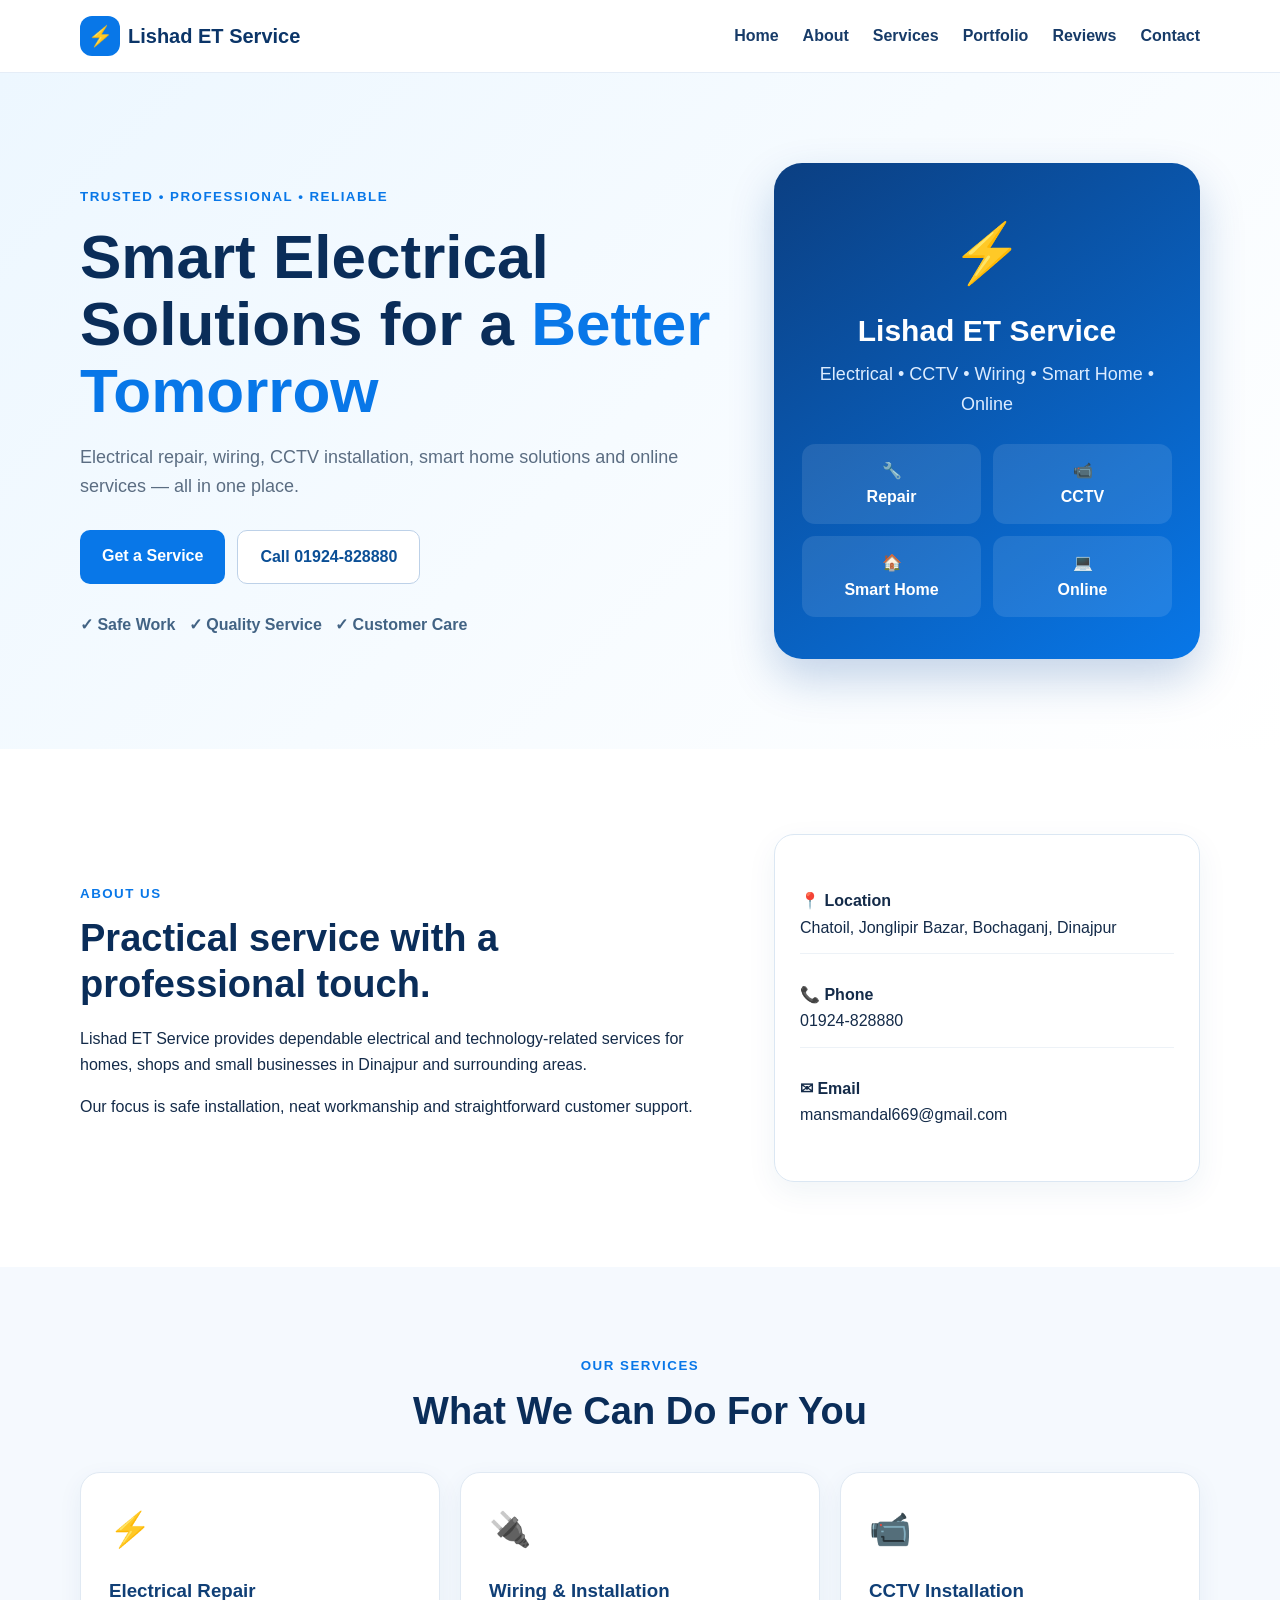
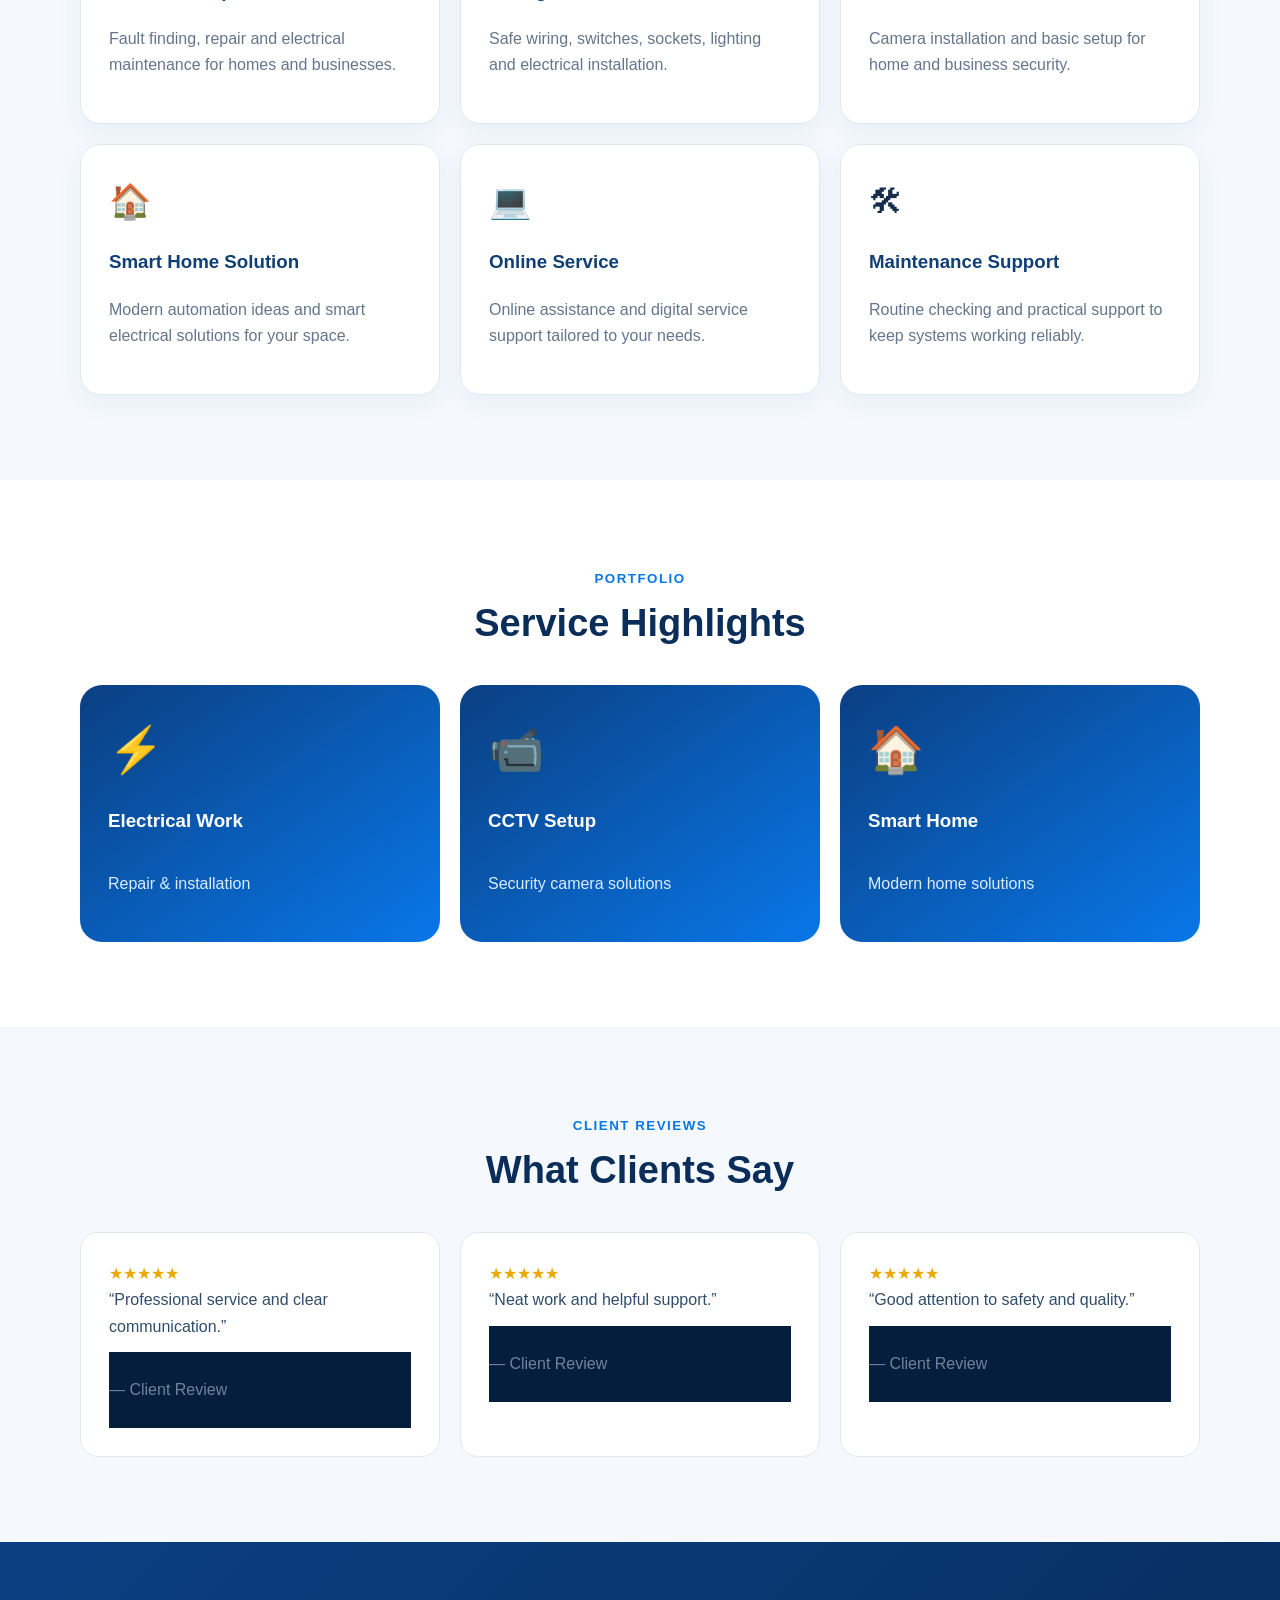
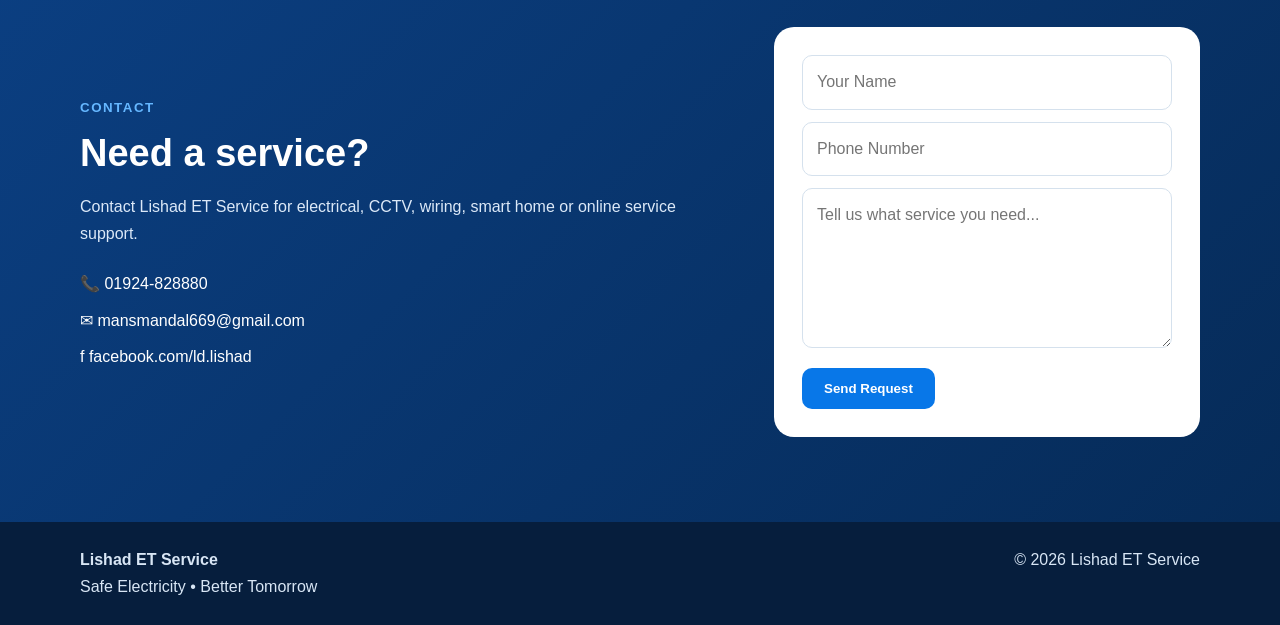
==== index.html @ c13fe0aa "Add files via upload" ====
<!doctype html>
<html lang="en">
<head>
<meta charset="utf-8">
<meta name="viewport" content="width=device-width,initial-scale=1">
<meta name="description" content="Lishad ET Service - Electrical, CCTV, Wiring, Smart Home and Online Services.">
<title>Lishad ET Service</title>
<link rel="stylesheet" href="style.css">
</head>
<body>
<header><div class="wrap nav">
<a class="brand" href="#home"><span class="logo">⚡</span>Lishad <b>ET</b> Service</a>
<button class="menu">☰</button>
<nav><a href="#home">Home</a><a href="#about">About</a><a href="#services">Services</a><a href="#portfolio">Portfolio</a><a href="#reviews">Reviews</a><a href="#contact">Contact</a></nav>
</div></header>

<section id="home" class="hero"><div class="wrap hero-grid">
<div><small>TRUSTED • PROFESSIONAL • RELIABLE</small>
<h1>Smart Electrical Solutions for a <em>Better Tomorrow</em></h1>
<p>Electrical repair, wiring, CCTV installation, smart home solutions and online services — all in one place.</p>
<div class="buttons"><a class="btn" href="#contact">Get a Service</a><a class="btn outline" href="tel:+8801924828880">Call 01924-828880</a></div>
<div class="points">✓ Safe Work &nbsp; ✓ Quality Service &nbsp; ✓ Customer Care</div></div>
<div class="hero-card"><div class="big">⚡</div><h2>Lishad ET Service</h2><p>Electrical • CCTV • Wiring • Smart Home • Online</p><div class="mini"><span>🔧<b>Repair</b></span><span>📹<b>CCTV</b></span><span>🏠<b>Smart Home</b></span><span>💻<b>Online</b></span></div></div>
</div></section>

<section id="about" class="section"><div class="wrap two">
<div><small>ABOUT US</small><h2>Practical service with a professional touch.</h2><p>Lishad ET Service provides dependable electrical and technology-related services for homes, shops and small businesses in Dinajpur and surrounding areas.</p><p>Our focus is safe installation, neat workmanship and straightforward customer support.</p></div>
<div class="info"><p><b>📍 Location</b><br>Chatoil, Jonglipir Bazar, Bochaganj, Dinajpur</p><p><b>📞 Phone</b><br>01924-828880</p><p><b>✉ Email</b><br>mansmandal669@gmail.com</p></div>
</div></section>

<section id="services" class="section light"><div class="wrap"><div class="center"><small>OUR SERVICES</small><h2>What We Can Do For You</h2></div><div class="cards">
<article><i>⚡</i><h3>Electrical Repair</h3><p>Fault finding, repair and electrical maintenance for homes and businesses.</p></article>
<article><i>🔌</i><h3>Wiring & Installation</h3><p>Safe wiring, switches, sockets, lighting and electrical installation.</p></article>
<article><i>📹</i><h3>CCTV Installation</h3><p>Camera installation and basic setup for home and business security.</p></article>
<article><i>🏠</i><h3>Smart Home Solution</h3><p>Modern automation ideas and smart electrical solutions for your space.</p></article>
<article><i>💻</i><h3>Online Service</h3><p>Online assistance and digital service support tailored to your needs.</p></article>
<article><i>🛠</i><h3>Maintenance Support</h3><p>Routine checking and practical support to keep systems working reliably.</p></article>
</div></div></section>

<section id="portfolio" class="section"><div class="wrap"><div class="center"><small>PORTFOLIO</small><h2>Service Highlights</h2></div><div class="portfolio">
<div><span>⚡</span><h3>Electrical Work</h3><p>Repair & installation</p></div><div><span>📹</span><h3>CCTV Setup</h3><p>Security camera solutions</p></div><div><span>🏠</span><h3>Smart Home</h3><p>Modern home solutions</p></div>
</div></div></section>

<section id="reviews" class="section light"><div class="wrap"><div class="center"><small>CLIENT REVIEWS</small><h2>What Clients Say</h2></div><div class="reviews">
<blockquote>★★★★★<br><q>Professional service and clear communication.</q><footer>— Client Review</footer></blockquote>
<blockquote>★★★★★<br><q>Neat work and helpful support.</q><footer>— Client Review</footer></blockquote>
<blockquote>★★★★★<br><q>Good attention to safety and quality.</q><footer>— Client Review</footer></blockquote>
</div></div></section>

<section id="contact" class="contact"><div class="wrap two"><div><small>CONTACT</small><h2>Need a service?</h2><p>Contact Lishad ET Service for electrical, CCTV, wiring, smart home or online service support.</p><div class="links"><a href="tel:+8801924828880">📞 01924-828880</a><a href="mailto:mansmandal669@gmail.com">✉ mansmandal669@gmail.com</a><a href="https://facebook.com/ld.lishad" target="_blank">f facebook.com/ld.lishad</a></div></div>
<form action="mailto:mansmandal669@gmail.com" method="post" enctype="text/plain"><input name="name" placeholder="Your Name" required><input name="phone" placeholder="Phone Number" required><textarea name="message" rows="5" placeholder="Tell us what service you need..." required></textarea><button class="btn" type="submit">Send Request</button></form>
</div></section>

<footer><div class="wrap foot"><div><b>Lishad ET Service</b><br>Safe Electricity • Better Tomorrow</div><div>© <span id="year"></span> Lishad ET Service</div></div></footer>
<script>document.getElementById("year").textContent=new Date().getFullYear();document.querySelector(".menu").onclick=()=>document.querySelector("nav").classList.toggle("open");</script>
</body></html>
---- style.css ----
*{box-sizing:border-box}html{scroll-behavior:smooth}body{margin:0;font-family:Arial,Helvetica,sans-serif;color:#142b49;line-height:1.65}a{text-decoration:none}.wrap{width:min(1120px,92%);margin:auto}header{position:sticky;top:0;z-index:9;background:#fff;border-bottom:1px solid #e5edf7}.nav{min-height:72px;display:flex;align-items:center;justify-content:space-between}.brand{font-size:20px;font-weight:800;color:#0b3568}.logo{display:inline-grid;place-items:center;width:40px;height:40px;margin-right:8px;border-radius:12px;background:#0877e8;color:#fff}.nav nav{display:flex;gap:24px}.nav nav a{color:#173b68;font-weight:700}.menu{display:none;border:0;background:none;font-size:28px;color:#0b3568}.hero{padding:90px 0;background:linear-gradient(135deg,#edf7ff,#fff)}.hero-grid,.two{display:grid;grid-template-columns:1.2fr .8fr;gap:55px;align-items:center}.hero small,.section small,.contact small{color:#0877e8;font-weight:800;letter-spacing:1.5px}.hero h1{font-size:clamp(40px,5vw,62px);line-height:1.08;margin:14px 0;color:#0a2d59}.hero h1 em{color:#0877e8;font-style:normal}.hero p{font-size:18px;color:#5b6d82;max-width:680px}.buttons{display:flex;gap:12px;margin:28px 0}.btn{display:inline-block;border:0;border-radius:10px;padding:13px 22px;background:#0877e8;color:#fff;font-weight:800;cursor:pointer}.btn.outline{background:#fff;color:#0b4f96;border:1px solid #bdd1e8}.points{font-weight:700;color:#426384}.hero-card{padding:42px 28px;border-radius:28px;text-align:center;color:#fff;background:linear-gradient(145deg,#0b3f82,#0877e8);box-shadow:0 20px 45px #0b4b9b3b}.big{font-size:58px}.hero-card h2{font-size:30px;margin:5px}.hero-card p{color:#dcecff;margin:5px auto 24px}.mini{display:grid;grid-template-columns:1fr 1fr;gap:12px}.mini span{padding:14px;border-radius:13px;background:#ffffff1a;display:grid}.section{padding:85px 0}.light{background:#f5f9fe}.section h2,.contact h2{font-size:38px;line-height:1.2;margin:10px 0 18px;color:#0a2d59}.info{padding:25px;border:1px solid #dbe7f3;border-radius:20px;box-shadow:0 10px 30px #174f8510}.info p{padding:12px 0;border-bottom:1px solid #edf2f7}.info p:last-child{border:0}.center{text-align:center;margin-bottom:38px}.cards{display:grid;grid-template-columns:repeat(3,1fr);gap:20px}.cards article{padding:28px;background:#fff;border:1px solid #e0e9f3;border-radius:20px;box-shadow:0 8px 24px #174f8510}.cards i{font-style:normal;font-size:34px}.cards h3{color:#103f76}.cards p,.portfolio p{color:#64768b}.portfolio,.reviews{display:grid;grid-template-columns:repeat(3,1fr);gap:20px}.portfolio>div{min-height:210px;padding:28px;border-radius:22px;background:linear-gradient(145deg,#0b3f82,#0877e8);color:#fff;display:flex;flex-direction:column;justify-content:end}.portfolio span{font-size:45px;margin-bottom:auto}.portfolio p{color:#dcecff}.reviews blockquote{margin:0;padding:28px;border-radius:18px;background:#fff;border:1px solid #e0e9f3;color:#e9a900}.reviews q{color:#304d6b}.reviews footer{color:#738399;margin-top:12px}.contact{padding:85px 0;background:linear-gradient(135deg,#0b3f82,#062b58);color:#fff}.contact h2{color:#fff}.contact small{color:#65b7ff}.contact p{color:#dce9f8}.links{display:grid;gap:10px;margin-top:24px}.links a{color:#fff}form{background:#fff;padding:28px;border-radius:20px}input,textarea{width:100%;padding:13px 14px;margin-bottom:12px;border:1px solid #d5e1ed;border-radius:10px;font:inherit}footer{background:#061e3d;color:#d8e6f5;padding:25px 0}.foot{display:flex;justify-content:space-between;gap:20px}@media(max-width:800px){.nav nav{display:none;position:absolute;top:72px;left:0;right:0;background:#fff;padding:18px 5%;flex-direction:column}.nav nav.open{display:flex}.menu{display:block}.hero-grid,.two{grid-template-columns:1fr}.cards,.portfolio,.reviews{grid-template-columns:1fr 1fr}.hero{padding:65px 0}}@media(max-width:520px){.cards,.portfolio,.reviews{grid-template-columns:1fr}.hero h1{font-size:40px}.buttons{flex-direction:column}.foot{flex-direction:column}}
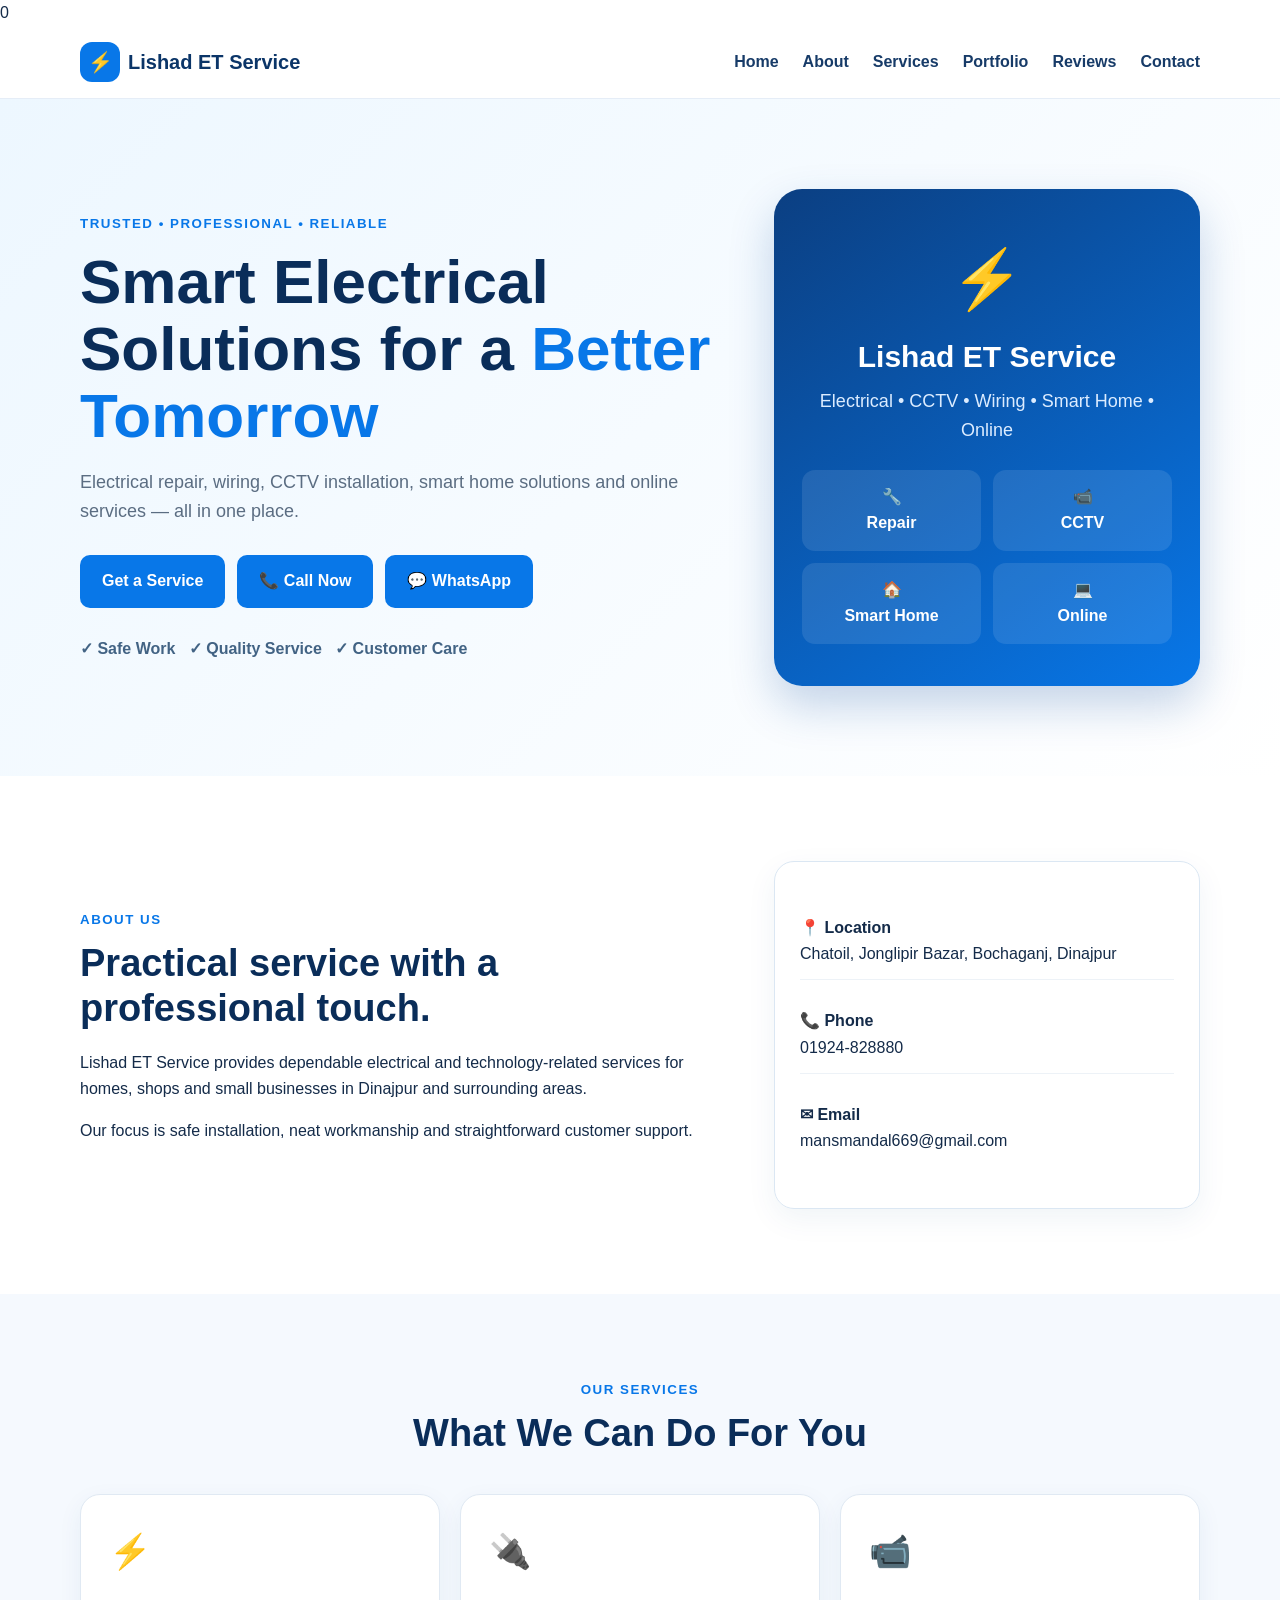
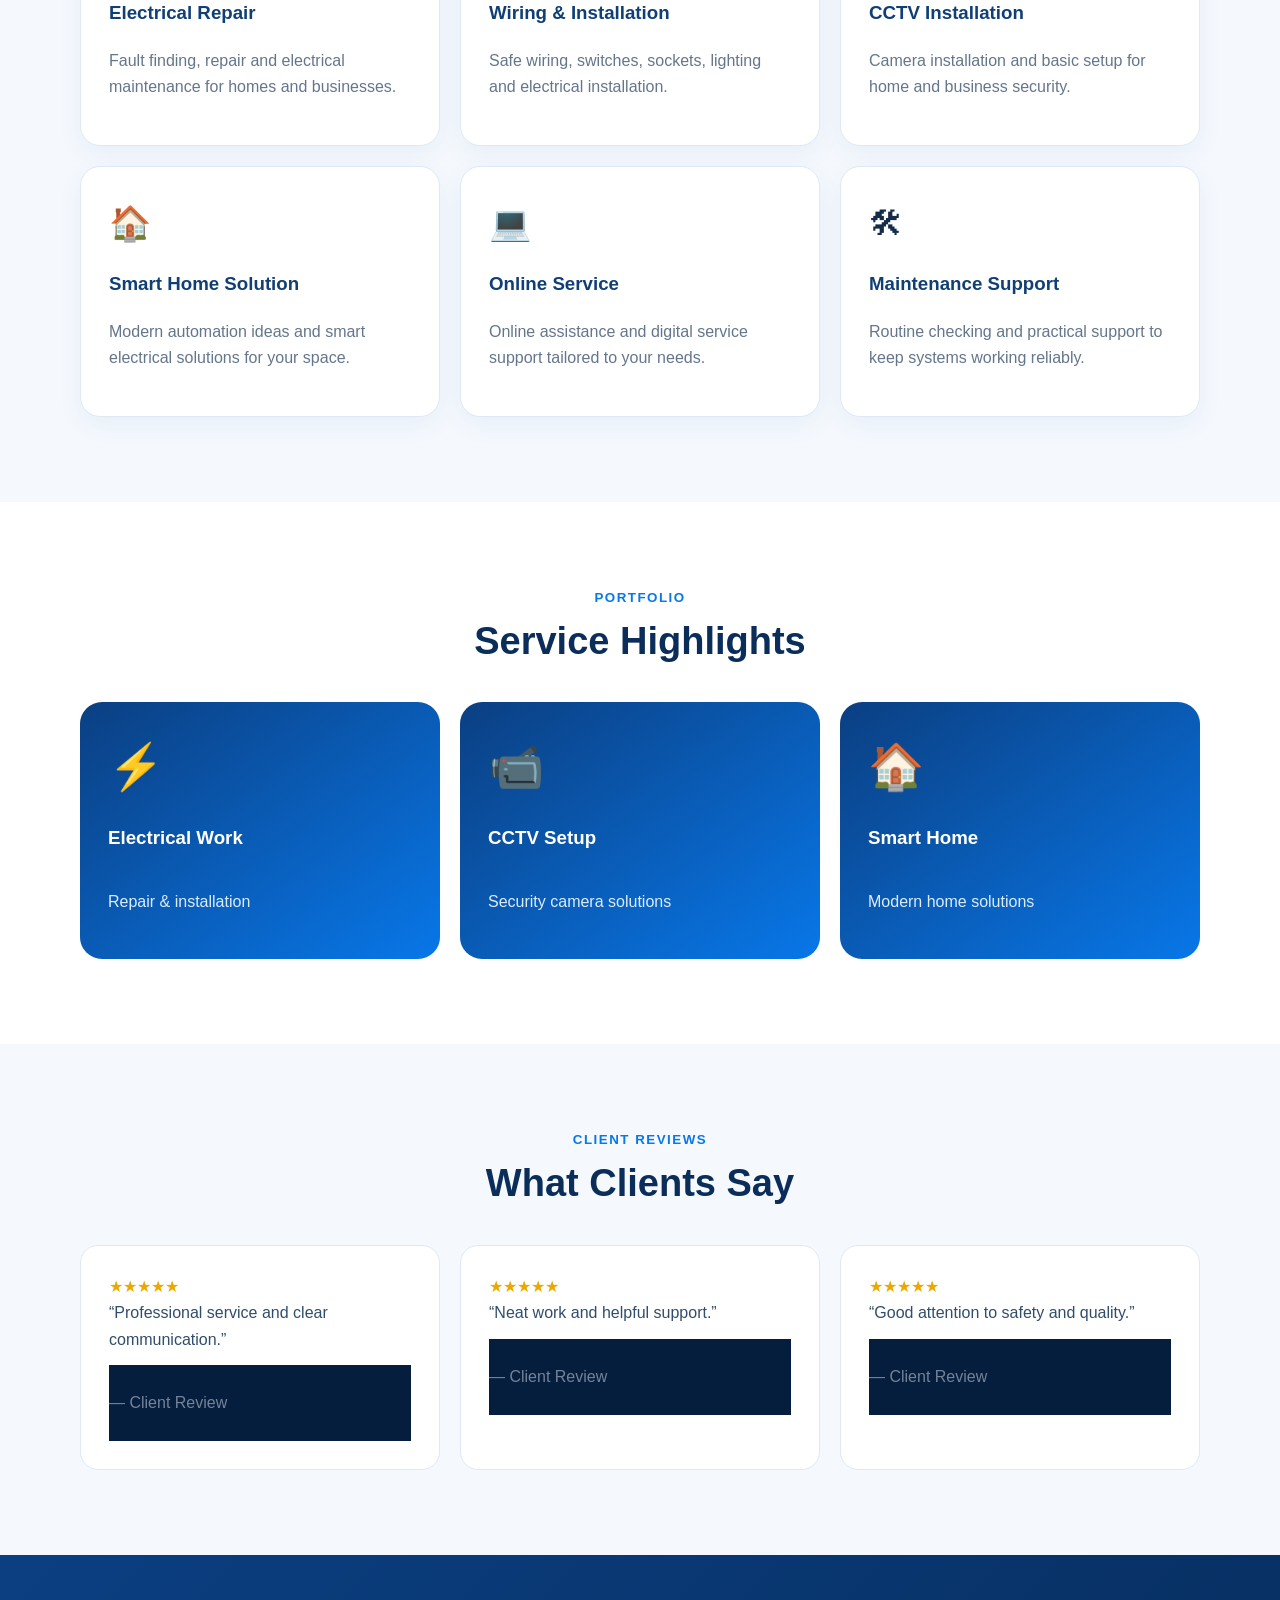
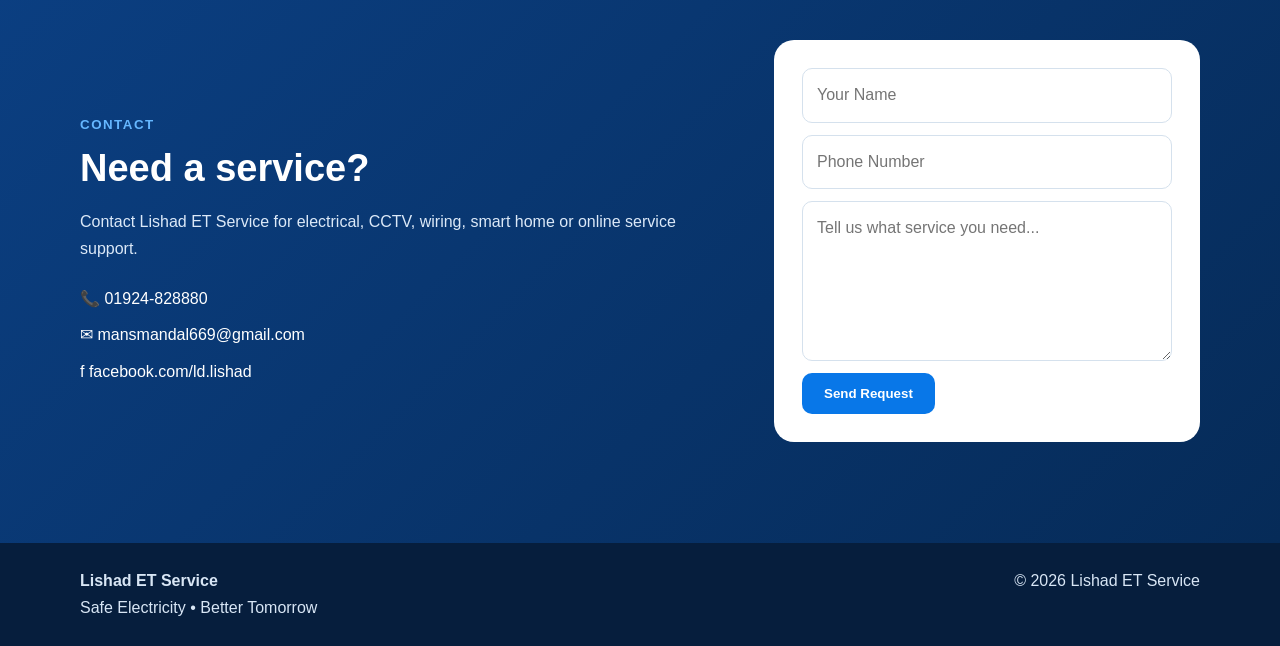
==== commit f237a0b6: "Update index.html" ====
--- a/index.html
+++ b/index.html
@@ -1,4 +1,4 @@
-<!doctype html>
+0<!doctype html>
 <html lang="en">
 <head>
 <meta charset="utf-8">
@@ -18,7 +18,11 @@
 <div><small>TRUSTED • PROFESSIONAL • RELIABLE</small>
 <h1>Smart Electrical Solutions for a <em>Better Tomorrow</em></h1>
 <p>Electrical repair, wiring, CCTV installation, smart home solutions and online services — all in one place.</p>
-<div class="buttons"><a class="btn" href="#contact">Get a Service</a><a class="btn outline" href="tel:+8801924828880">Call 01924-828880</a></div>
+<div class="buttons">
+  <a class="btn" href="#contact">Get a Service</a>
+  <a class="btn" href="tel:+8801924828880">📞 Call Now</a>
+  <a class="btn" href="https://wa.me/8801924828880" target="_blank">💬 WhatsApp</a>
+</div>
 <div class="points">✓ Safe Work &nbsp; ✓ Quality Service &nbsp; ✓ Customer Care</div></div>
 <div class="hero-card"><div class="big">⚡</div><h2>Lishad ET Service</h2><p>Electrical • CCTV • Wiring • Smart Home • Online</p><div class="mini"><span>🔧<b>Repair</b></span><span>📹<b>CCTV</b></span><span>🏠<b>Smart Home</b></span><span>💻<b>Online</b></span></div></div>
 </div></section>
@@ -53,4 +57,4 @@
 
 <footer><div class="wrap foot"><div><b>Lishad ET Service</b><br>Safe Electricity • Better Tomorrow</div><div>© <span id="year"></span> Lishad ET Service</div></div></footer>
 <script>document.getElementById("year").textContent=new Date().getFullYear();document.querySelector(".menu").onclick=()=>document.querySelector("nav").classList.toggle("open");</script>
-</body></html>+</body></html>
